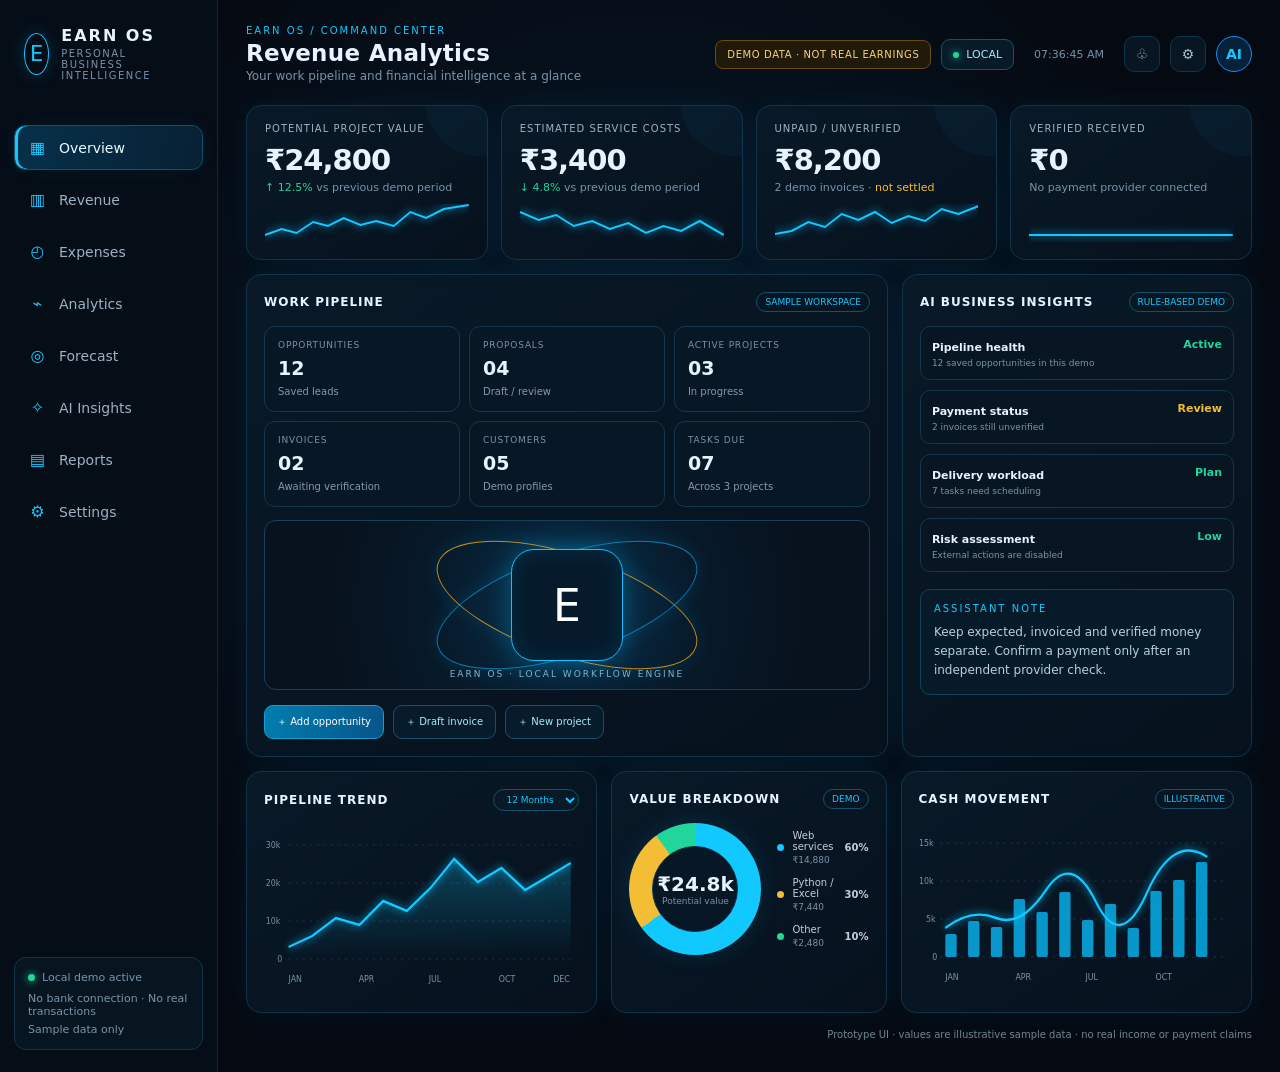
==== dashboard/index.html @ 45cee933 "Add neon dark Earn OS command center dashboard prototype" ====
<!doctype html>
<html lang="en">
<head>
<meta charset="utf-8"><meta name="viewport" content="width=device-width,initial-scale=1">
<meta name="theme-color" content="#050b13">
<title>Earn OS — Command Center</title>
<style>
:root{color-scheme:dark;--bg:#050a12;--panel:#081522;--panel2:#0a1b2a;--line:#12344a;--cyan:#14c9ff;--blue:#168dff;--gold:#f4bd35;--green:#20d69a;--muted:#7894a8;--text:#e7f4ff;--shadow:0 0 28px #00bfff12}
*{box-sizing:border-box}body{margin:0;background:radial-gradient(ellipse at 50% 40%,#07192a 0,#050a12 65%);font:14px Inter,ui-sans-serif,system-ui,-apple-system,Segoe UI,sans-serif;color:var(--text);min-height:100vh}button,select{font:inherit;color:inherit}button{cursor:pointer}.shell{display:grid;grid-template-columns:218px minmax(0,1fr);min-height:100vh;max-width:1800px;margin:auto}.side{border-right:1px solid #10283a;background:#050d17;padding:22px 14px;display:flex;flex-direction:column;gap:22px}.brand{display:flex;align-items:center;gap:12px;padding:4px 10px 22px}.mark{width:42px;height:42px;border:1px solid #1abfff;border-radius:50%;display:grid;place-items:center;color:var(--cyan);font-size:21px;box-shadow:0 0 18px #00bfff30}.brand b{font-size:16px;letter-spacing:2px}.brand small{display:block;color:var(--muted);font-size:10px;letter-spacing:1.5px;margin-top:3px}.nav{display:grid;gap:7px}.nav button{border:1px solid transparent;background:transparent;text-align:left;padding:12px 13px;border-radius:11px;color:#9bb2c3;display:flex;gap:12px;align-items:center;transition:.2s}.nav button:hover,.nav button.active{color:#eafaff;background:linear-gradient(100deg,#06314a,#082033);border-color:#12506b;box-shadow:inset 3px 0 var(--cyan),0 0 18px #00bfff12}.nav .ico{width:19px;text-align:center;color:var(--cyan);font-size:16px}.side-bottom{margin-top:auto;border:1px solid var(--line);background:#071521;border-radius:12px;padding:13px;font-size:11px;color:var(--muted)}.dot{display:inline-block;width:7px;height:7px;border-radius:50%;background:var(--green);box-shadow:0 0 9px var(--green);margin-right:7px}.main{padding:25px 28px 32px;min-width:0}.top{display:flex;align-items:center;justify-content:space-between;gap:16px;margin-bottom:22px}.eyebrow{color:var(--cyan);font-size:10px;letter-spacing:2px;text-transform:uppercase}.top h1{font-size:23px;margin:4px 0 3px;letter-spacing:.3px}.sub{font-size:12px;color:var(--muted)}.top-actions{display:flex;align-items:center;gap:10px}.live{border:1px solid #15516a;border-radius:9px;padding:8px 11px;background:#071a28;color:#a7eaff;font-size:11px}.live .dot{width:6px;height:6px}.clock{font-size:11px;color:var(--muted);padding:0 10px}.iconbtn{width:36px;height:36px;border-radius:10px;border:1px solid var(--line);background:#081522;color:#a6c1d2}.iconbtn:hover{border-color:var(--cyan);color:var(--cyan)}.avatar{width:36px;height:36px;border-radius:50%;border:1px solid #168dff;color:var(--cyan);display:grid;place-items:center;background:#06223a;font-weight:700}.demo{border:1px solid #6a4b12;background:#211a0a;color:#f5d47b;border-radius:8px;padding:8px 11px;font-size:10px;letter-spacing:.6px}.grid4{display:grid;grid-template-columns:repeat(4,minmax(0,1fr));gap:13px}.panel,.metric{background:linear-gradient(145deg,#091927,#06111d);border:1px solid #12344a;border-radius:15px;box-shadow:var(--shadow);min-width:0}.metric{padding:17px 18px;position:relative;overflow:hidden}.metric:after{content:"";position:absolute;width:110px;height:110px;border-radius:50%;right:-48px;top:-60px;background:#00bfff0b}.metric-label{font-size:10px;color:#9bb4c5;letter-spacing:1px;text-transform:uppercase}.metric-value{font-size:29px;font-weight:650;margin:9px 0 4px;letter-spacing:-1px}.metric-foot{font-size:11px;color:var(--muted)}.up{color:var(--green)}.spark{width:100%;height:38px;margin-top:10px;display:block}.spark path{fill:none;stroke:var(--cyan);stroke-width:2;filter:drop-shadow(0 0 4px #00bfff)}.spark .area{fill:url(#fade);stroke:none}.middle{display:grid;grid-template-columns:minmax(0,1.65fr) minmax(290px,.9fr);gap:14px;margin-top:14px}.panel{padding:17px}.panel-head{display:flex;align-items:center;justify-content:space-between;gap:10px;margin-bottom:14px}.panel-head h2{font-size:12px;letter-spacing:1px;margin:0;text-transform:uppercase}.tag{font-size:9px;border:1px solid #13506b;color:var(--cyan);border-radius:20px;padding:4px 8px}.streams{display:grid;grid-template-columns:repeat(3,1fr);gap:9px}.stream{border:1px solid #12384e;border-radius:11px;background:#071725;padding:13px;min-height:83px}.stream .slabel{font-size:9px;color:var(--muted);letter-spacing:.8px}.stream strong{display:block;font-size:19px;margin:7px 0 3px}.stream small{color:#819aab;font-size:10px}.core{margin-top:13px;border:1px solid #17415b;border-radius:12px;background:radial-gradient(circle at center,#0a3150 0,#071a2a 42%,#07121e 75%);height:170px;display:grid;place-items:center;position:relative;overflow:hidden}.core:before,.core:after{content:"";position:absolute;border:1px solid #087cb0;border-radius:50%;width:270px;height:100px;transform:rotate(-18deg);box-shadow:0 0 20px #00bfff20}.core:after{transform:rotate(18deg);border-color:#c58b20}.chip{width:112px;height:112px;border:1px solid #1bbcff;border-radius:23px;display:grid;place-items:center;font-size:44px;color:white;box-shadow:0 0 28px #00bfff55,inset 0 0 22px #00bfff22;background:#061a2b;z-index:1}.core-caption{position:absolute;bottom:10px;font-size:9px;color:#83b4cd;letter-spacing:2px}.insight-list{display:grid;gap:10px}.insight{display:flex;justify-content:space-between;gap:12px;padding:11px;border:1px solid #15364a;background:#071622;border-radius:10px}.insight b{font-size:11px;font-weight:550}.insight small{display:block;color:var(--muted);font-size:9px;margin-top:4px}.insight strong{font-size:11px;color:var(--green);white-space:nowrap}.lower{display:grid;grid-template-columns:1.15fr .9fr 1.15fr;gap:14px;margin-top:14px}.chart{height:170px;width:100%;display:block}.chart text{fill:#7894a8;font-size:9px}.chart .gridline{stroke:#183348;stroke-width:1;stroke-dasharray:3 5}.chart .line{fill:none;stroke:#14c9ff;stroke-width:2.4;filter:drop-shadow(0 0 4px #00bfff)}.chart .fill{fill:url(#chartFade);opacity:.25}.breakdown{display:flex;align-items:center;gap:16px}.donut{width:132px;height:132px;border-radius:50%;background:conic-gradient(#12c9ff 0 65%,#f3bd36 65% 90%,#20d69a 90%);position:relative;flex:none;box-shadow:0 0 24px #00bfff20}.donut:after{content:"";position:absolute;inset:23px;background:#081725;border-radius:50%;border:1px solid #12344a}.donut-label{position:absolute;inset:0;z-index:1;display:grid;place-content:center;text-align:center;font-size:20px;font-weight:650}.donut-label small{font-size:9px;color:var(--muted);font-weight:400}.legend{display:grid;gap:12px;min-width:0}.legend div{font-size:10px;color:#bfd0dc;display:grid;grid-template-columns:8px 1fr auto;gap:7px;align-items:center}.swatch{width:7px;height:7px;border-radius:50%;background:var(--cyan)}.legend small{display:block;color:var(--muted);font-size:9px;margin-top:3px}.legend b{font-size:10px}.actions{display:flex;gap:9px;flex-wrap:wrap;margin-top:15px}.action{border:1px solid #15506a;background:#071b2b;border-radius:9px;padding:9px 12px;color:#a8eaff;font-size:10px}.action.primary{background:linear-gradient(100deg,#007eae,#07548a);color:white;border-color:#159fd0}.action:hover{filter:brightness(1.2)}.footnote{font-size:10px;color:#6f8798;margin-top:16px;text-align:right}
@media(max-width:1100px){.grid4{grid-template-columns:repeat(2,1fr)}.lower{grid-template-columns:1fr 1fr}.lower .panel:last-child{grid-column:1/-1}}
@media(max-width:760px){.shell{grid-template-columns:1fr}.side{position:sticky;top:0;z-index:4;padding:10px 12px;border-right:0;border-bottom:1px solid var(--line);gap:8px}.brand{padding:0 6px 5px}.brand .mark{width:34px;height:34px}.nav{display:flex;overflow:auto;gap:5px}.nav button{white-space:nowrap;padding:9px 11px;font-size:11px}.nav .ico{display:none}.side-bottom{display:none}.main{padding:18px 13px}.top{align-items:flex-start}.top h1{font-size:19px}.clock,.iconbtn{display:none}.middle{grid-template-columns:1fr}.lower{grid-template-columns:1fr}.lower .panel:last-child{grid-column:auto}.streams{grid-template-columns:repeat(2,1fr)}.breakdown{justify-content:center}.metric{padding:13px}.metric-value{font-size:24px}}
</style>
</head>
<body>
<div class="shell">
<aside class="side">
 <div class="brand"><div class="mark">E</div><div><b>EARN OS</b><small>PERSONAL BUSINESS INTELLIGENCE</small></div></div>
 <nav class="nav" aria-label="Main navigation">
  <button class="active" data-view="overview"><span class="ico">▦</span>Overview</button>
  <button data-view="revenue"><span class="ico">▥</span>Revenue</button>
  <button data-view="expenses"><span class="ico">◴</span>Expenses</button>
  <button data-view="analytics"><span class="ico">⌁</span>Analytics</button>
  <button data-view="forecast"><span class="ico">◎</span>Forecast</button>
  <button data-view="ai"><span class="ico">✧</span>AI Insights</button>
  <button data-view="reports"><span class="ico">▤</span>Reports</button>
  <button data-view="settings"><span class="ico">⚙</span>Settings</button>
 </nav>
 <div class="side-bottom"><div><span class="dot"></span>Local demo active</div><p style="margin:8px 0 0">No bank connection · No real transactions</p><p style="margin:5px 0 0">Sample data only</p></div>
</aside>
<main class="main">
 <header class="top">
  <div><div class="eyebrow">EARN OS / COMMAND CENTER</div><h1 id="viewTitle">Revenue Analytics</h1><div class="sub" id="viewSub">Your work pipeline and financial intelligence at a glance</div></div>
  <div class="top-actions"><span class="demo">DEMO DATA · NOT REAL EARNINGS</span><span class="live"><span class="dot"></span>LOCAL</span><span class="clock" id="clock"></span><button class="iconbtn" aria-label="Notifications">♧</button><button class="iconbtn" aria-label="Settings" data-view="settings">⚙</button><div class="avatar">AI</div></div>
 </header>
 <section class="grid4">
  <article class="metric"><div class="metric-label">Potential project value</div><div class="metric-value">₹24,800</div><div class="metric-foot"><span class="up">↑ 12.5%</span> vs previous demo period</div><svg class="spark" viewBox="0 0 220 38" preserveAspectRatio="none"><path d="M0 31 L18 25 34 29 52 18 68 22 85 14 103 21 120 17 139 22 157 8 174 14 193 5 220 1"/></svg></article>
  <article class="metric"><div class="metric-label">Estimated service costs</div><div class="metric-value">₹3,400</div><div class="metric-foot"><span class="up">↓ 4.8%</span> vs previous demo period</div><svg class="spark" viewBox="0 0 220 38" preserveAspectRatio="none"><path d="M0 8 L20 16 39 11 58 22 78 17 97 25 117 19 136 29 155 22 174 27 194 17 220 31"/></svg></article>
  <article class="metric"><div class="metric-label">Unpaid / unverified</div><div class="metric-value">₹8,200</div><div class="metric-foot">2 demo invoices · <span style="color:var(--gold)">not settled</span></div><svg class="spark" viewBox="0 0 220 38" preserveAspectRatio="none"><path d="M0 30 L18 27 36 18 54 23 72 10 90 16 108 8 126 19 144 12 162 17 180 5 198 10 220 2"/></svg></article>
  <article class="metric"><div class="metric-label">Verified received</div><div class="metric-value">₹0</div><div class="metric-foot">No payment provider connected</div><svg class="spark" viewBox="0 0 220 38" preserveAspectRatio="none"><path d="M0 31 L220 31"/></svg></article>
 </section>
 <section class="middle">
  <article class="panel">
   <div class="panel-head"><h2>Work pipeline</h2><span class="tag">SAMPLE WORKSPACE</span></div>
   <div class="streams">
    <div class="stream"><div class="slabel">OPPORTUNITIES</div><strong>12</strong><small>Saved leads</small></div>
    <div class="stream"><div class="slabel">PROPOSALS</div><strong>04</strong><small>Draft / review</small></div>
    <div class="stream"><div class="slabel">ACTIVE PROJECTS</div><strong>03</strong><small>In progress</small></div>
    <div class="stream"><div class="slabel">INVOICES</div><strong>02</strong><small>Awaiting verification</small></div>
    <div class="stream"><div class="slabel">CUSTOMERS</div><strong>05</strong><small>Demo profiles</small></div>
    <div class="stream"><div class="slabel">TASKS DUE</div><strong>07</strong><small>Across 3 projects</small></div>
   </div>
   <div class="core"><div class="chip">E</div><div class="core-caption">EARN OS · LOCAL WORKFLOW ENGINE</div></div>
   <div class="actions"><button class="action primary" data-action="opportunity">＋ Add opportunity</button><button class="action" data-action="invoice">＋ Draft invoice</button><button class="action" data-action="project">＋ New project</button></div>
  </article>
  <article class="panel">
   <div class="panel-head"><h2>AI business insights</h2><span class="tag">RULE-BASED DEMO</span></div>
   <div class="insight-list">
    <div class="insight"><div><b>Pipeline health</b><small>12 saved opportunities in this demo</small></div><strong>Active</strong></div>
    <div class="insight"><div><b>Payment status</b><small>2 invoices still unverified</small></div><strong style="color:var(--gold)">Review</strong></div>
    <div class="insight"><div><b>Delivery workload</b><small>7 tasks need scheduling</small></div><strong>Plan</strong></div>
    <div class="insight"><div><b>Risk assessment</b><small>External actions are disabled</small></div><strong>Low</strong></div>
   </div>
   <div style="margin-top:17px;border:1px solid #12415a;border-radius:10px;padding:13px;background:#061a29"><div class="eyebrow">ASSISTANT NOTE</div><p style="font-size:12px;line-height:1.6;color:#b9d1df;margin:9px 0 0">Keep expected, invoiced and verified money separate. Confirm a payment only after an independent provider check.</p></div>
  </article>
 </section>
 <section class="lower">
  <article class="panel"><div class="panel-head"><h2>Pipeline trend</h2><select id="period" class="tag" style="background:#081a28"><option>12 Months</option><option>6 Months</option><option>30 Days</option></select></div>
   <svg class="chart" viewBox="0 0 360 170" preserveAspectRatio="none"><defs><linearGradient id="chartFade" x1="0" x2="0" y1="0" y2="1"><stop offset="0" stop-color="#14c9ff"/><stop offset="1" stop-color="#14c9ff" stop-opacity="0"/></linearGradient></defs><path class="gridline" d="M28 20H350 M28 58H350 M28 96H350 M28 134H350"/><text x="2" y="23">30k</text><text x="2" y="61">20k</text><text x="2" y="99">10k</text><text x="15" y="137">0</text><path class="fill" d="M28 122 L55 111 82 93 109 100 136 76 163 86 190 63 217 34 244 57 271 43 298 65 325 51 350 38 L350 134 L28 134Z"/><path class="line" d="M28 122 L55 111 82 93 109 100 136 76 163 86 190 63 217 34 244 57 271 43 298 65 325 51 350 38"/><text x="28" y="157">JAN</text><text x="108" y="157">APR</text><text x="188" y="157">JUL</text><text x="268" y="157">OCT</text><text x="330" y="157">DEC</text></svg>
  </article>
  <article class="panel"><div class="panel-head"><h2>Value breakdown</h2><span class="tag">DEMO</span></div><div class="breakdown"><div class="donut"><div class="donut-label">₹24.8k<small>Potential value</small></div></div><div class="legend"><div><i class="swatch"></i><span>Web services<small>₹14,880</small></span><b>60%</b></div><div><i class="swatch" style="background:var(--gold)"></i><span>Python / Excel<small>₹7,440</small></span><b>30%</b></div><div><i class="swatch" style="background:var(--green)"></i><span>Other<small>₹2,480</small></span><b>10%</b></div></div></div></article>
  <article class="panel"><div class="panel-head"><h2>Cash movement</h2><span class="tag">ILLUSTRATIVE</span></div>
   <svg class="chart" viewBox="0 0 360 170" preserveAspectRatio="none"><path class="gridline" d="M24 20H350 M24 58H350 M24 96H350 M24 134H350"/><text x="0" y="23">15k</text><text x="0" y="61">10k</text><text x="8" y="99">5k</text><text x="15" y="137">0</text><g fill="#08aee8" opacity=".85"><rect x="30" y="111" width="13" height="23" rx="2"/><rect x="56" y="98" width="13" height="36" rx="2"/><rect x="82" y="104" width="13" height="30" rx="2"/><rect x="108" y="76" width="13" height="58" rx="2"/><rect x="134" y="89" width="13" height="45" rx="2"/><rect x="160" y="69" width="13" height="65" rx="2"/><rect x="186" y="97" width="13" height="37" rx="2"/><rect x="212" y="81" width="13" height="53" rx="2"/><rect x="238" y="105" width="13" height="29" rx="2"/><rect x="264" y="68" width="13" height="66" rx="2"/><rect x="290" y="57" width="13" height="77" rx="2"/><rect x="316" y="39" width="13" height="95" rx="2"/></g><path class="line" d="M30 105 Q60 85 88 95 T145 67 T202 79 T260 70 T329 34"/><text x="30" y="157">JAN</text><text x="110" y="157">APR</text><text x="190" y="157">JUL</text><text x="270" y="157">OCT</text></svg>
  </article>
 </section>
 <div class="footnote">Prototype UI · values are illustrative sample data · no real income or payment claims</div>
</main>
</div>
<script>
const titles={overview:["Revenue Analytics","Your work pipeline and financial intelligence at a glance"],revenue:["Revenue workspace","Track quotes, invoices and independently verified receipts"],expenses:["Expense center","Record and review costs without mixing them with revenue"],analytics:["Business analytics","Explore pipeline, delivery and financial trends"],forecast:["Forecast studio","Scenario estimates only — never guaranteed income"],ai:["AI insights","Suggestions require review and never execute external actions"],reports:["Reports","Exportable summaries will be connected to verified records"],settings:["Workspace settings","Local prototype configuration"]};
document.querySelectorAll("[data-view]").forEach(b=>b.addEventListener("click",()=>{document.querySelectorAll(".nav button").forEach(x=>x.classList.remove("active"));if(b.classList.contains("nav")===false&&b.closest(".nav"))b.classList.add("active");const v=b.dataset.view||"overview";document.getElementById("viewTitle").textContent=titles[v][0];document.getElementById("viewSub").textContent=titles[v][1];}));
document.querySelectorAll("[data-action]").forEach(b=>b.addEventListener("click",()=>{const label={opportunity:"Opportunity",invoice:"Invoice draft",project:"Project"}[b.dataset.action];alert(label+" action is a UI prototype only. Persistent workflows will be connected after backend and security verification.");}));
function tick(){document.getElementById("clock").textContent=new Date().toLocaleTimeString([],{hour:"2-digit",minute:"2-digit",second:"2-digit"});}tick();setInterval(tick,1000);
document.getElementById("period").addEventListener("change",e=>{document.querySelector(".footnote").textContent="Showing illustrative "+e.target.value.toLowerCase()+" sample · not actual financial records";});
</script>
</body></html>
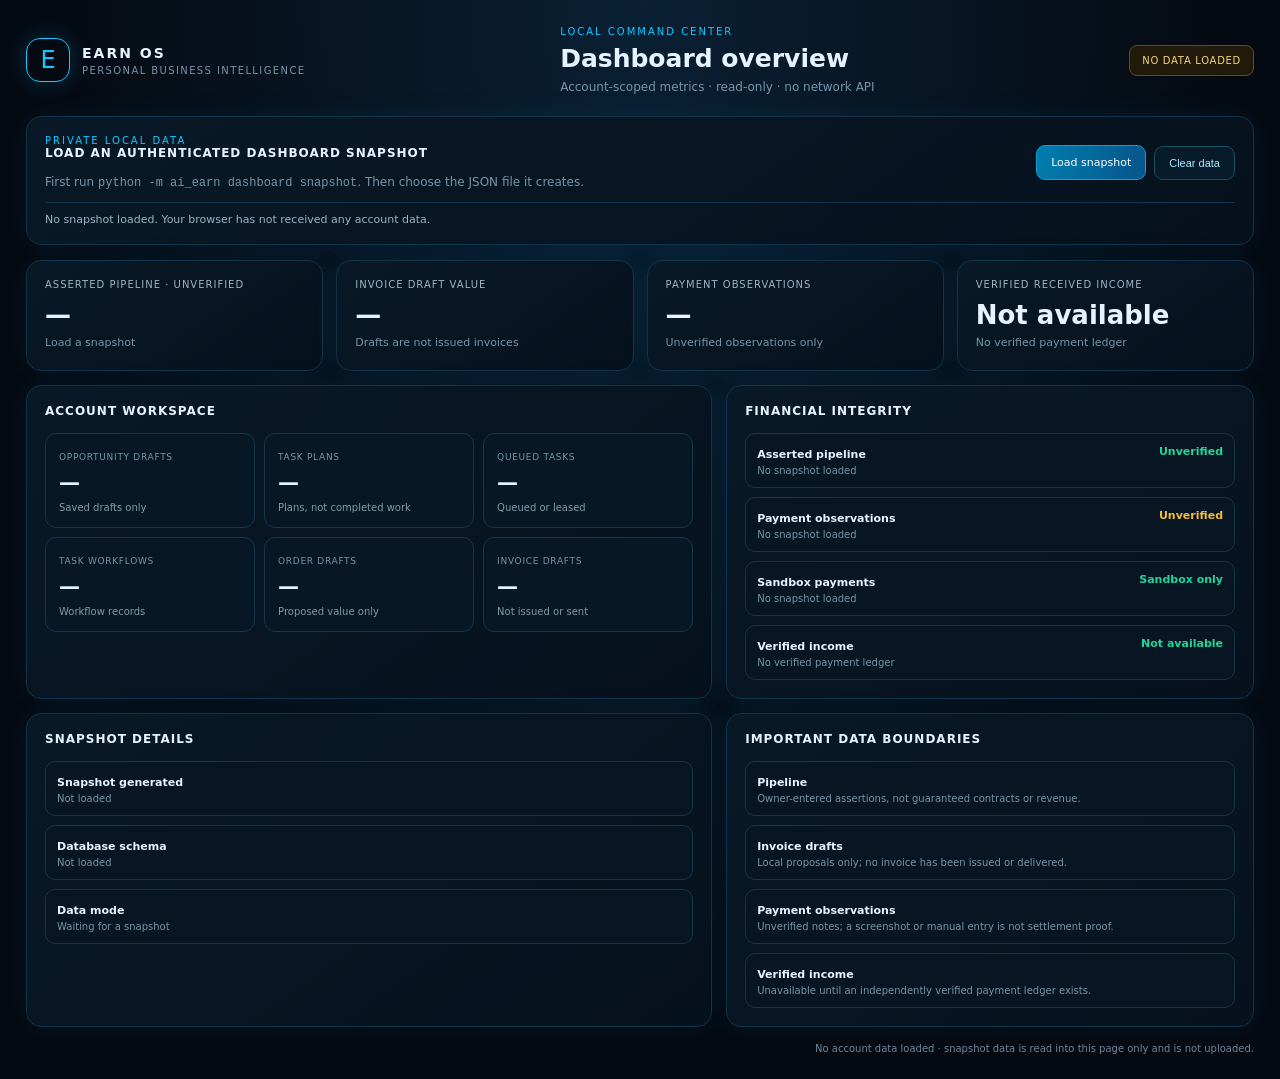
==== commit fc91401b: "Route dashboard entrypoint to connected local view" ====
--- a/dashboard/index.html
+++ b/dashboard/index.html
@@ -1,85 +1,13 @@
 <!doctype html>
 <html lang="en">
 <head>
-<meta charset="utf-8"><meta name="viewport" content="width=device-width,initial-scale=1">
-<meta name="theme-color" content="#050b13">
-<title>Earn OS — Command Center</title>
-<style>
-:root{color-scheme:dark;--bg:#050a12;--panel:#081522;--panel2:#0a1b2a;--line:#12344a;--cyan:#14c9ff;--blue:#168dff;--gold:#f4bd35;--green:#20d69a;--muted:#7894a8;--text:#e7f4ff;--shadow:0 0 28px #00bfff12}
-*{box-sizing:border-box}body{margin:0;background:radial-gradient(ellipse at 50% 40%,#07192a 0,#050a12 65%);font:14px Inter,ui-sans-serif,system-ui,-apple-system,Segoe UI,sans-serif;color:var(--text);min-height:100vh}button,select{font:inherit;color:inherit}button{cursor:pointer}.shell{display:grid;grid-template-columns:218px minmax(0,1fr);min-height:100vh;max-width:1800px;margin:auto}.side{border-right:1px solid #10283a;background:#050d17;padding:22px 14px;display:flex;flex-direction:column;gap:22px}.brand{display:flex;align-items:center;gap:12px;padding:4px 10px 22px}.mark{width:42px;height:42px;border:1px solid #1abfff;border-radius:50%;display:grid;place-items:center;color:var(--cyan);font-size:21px;box-shadow:0 0 18px #00bfff30}.brand b{font-size:16px;letter-spacing:2px}.brand small{display:block;color:var(--muted);font-size:10px;letter-spacing:1.5px;margin-top:3px}.nav{display:grid;gap:7px}.nav button{border:1px solid transparent;background:transparent;text-align:left;padding:12px 13px;border-radius:11px;color:#9bb2c3;display:flex;gap:12px;align-items:center;transition:.2s}.nav button:hover,.nav button.active{color:#eafaff;background:linear-gradient(100deg,#06314a,#082033);border-color:#12506b;box-shadow:inset 3px 0 var(--cyan),0 0 18px #00bfff12}.nav .ico{width:19px;text-align:center;color:var(--cyan);font-size:16px}.side-bottom{margin-top:auto;border:1px solid var(--line);background:#071521;border-radius:12px;padding:13px;font-size:11px;color:var(--muted)}.dot{display:inline-block;width:7px;height:7px;border-radius:50%;background:var(--green);box-shadow:0 0 9px var(--green);margin-right:7px}.main{padding:25px 28px 32px;min-width:0}.top{display:flex;align-items:center;justify-content:space-between;gap:16px;margin-bottom:22px}.eyebrow{color:var(--cyan);font-size:10px;letter-spacing:2px;text-transform:uppercase}.top h1{font-size:23px;margin:4px 0 3px;letter-spacing:.3px}.sub{font-size:12px;color:var(--muted)}.top-actions{display:flex;align-items:center;gap:10px}.live{border:1px solid #15516a;border-radius:9px;padding:8px 11px;background:#071a28;color:#a7eaff;font-size:11px}.live .dot{width:6px;height:6px}.clock{font-size:11px;color:var(--muted);padding:0 10px}.iconbtn{width:36px;height:36px;border-radius:10px;border:1px solid var(--line);background:#081522;color:#a6c1d2}.iconbtn:hover{border-color:var(--cyan);color:var(--cyan)}.avatar{width:36px;height:36px;border-radius:50%;border:1px solid #168dff;color:var(--cyan);display:grid;place-items:center;background:#06223a;font-weight:700}.demo{border:1px solid #6a4b12;background:#211a0a;color:#f5d47b;border-radius:8px;padding:8px 11px;font-size:10px;letter-spacing:.6px}.grid4{display:grid;grid-template-columns:repeat(4,minmax(0,1fr));gap:13px}.panel,.metric{background:linear-gradient(145deg,#091927,#06111d);border:1px solid #12344a;border-radius:15px;box-shadow:var(--shadow);min-width:0}.metric{padding:17px 18px;position:relative;overflow:hidden}.metric:after{content:"";position:absolute;width:110px;height:110px;border-radius:50%;right:-48px;top:-60px;background:#00bfff0b}.metric-label{font-size:10px;color:#9bb4c5;letter-spacing:1px;text-transform:uppercase}.metric-value{font-size:29px;font-weight:650;margin:9px 0 4px;letter-spacing:-1px}.metric-foot{font-size:11px;color:var(--muted)}.up{color:var(--green)}.spark{width:100%;height:38px;margin-top:10px;display:block}.spark path{fill:none;stroke:var(--cyan);stroke-width:2;filter:drop-shadow(0 0 4px #00bfff)}.spark .area{fill:url(#fade);stroke:none}.middle{display:grid;grid-template-columns:minmax(0,1.65fr) minmax(290px,.9fr);gap:14px;margin-top:14px}.panel{padding:17px}.panel-head{display:flex;align-items:center;justify-content:space-between;gap:10px;margin-bottom:14px}.panel-head h2{font-size:12px;letter-spacing:1px;margin:0;text-transform:uppercase}.tag{font-size:9px;border:1px solid #13506b;color:var(--cyan);border-radius:20px;padding:4px 8px}.streams{display:grid;grid-template-columns:repeat(3,1fr);gap:9px}.stream{border:1px solid #12384e;border-radius:11px;background:#071725;padding:13px;min-height:83px}.stream .slabel{font-size:9px;color:var(--muted);letter-spacing:.8px}.stream strong{display:block;font-size:19px;margin:7px 0 3px}.stream small{color:#819aab;font-size:10px}.core{margin-top:13px;border:1px solid #17415b;border-radius:12px;background:radial-gradient(circle at center,#0a3150 0,#071a2a 42%,#07121e 75%);height:170px;display:grid;place-items:center;position:relative;overflow:hidden}.core:before,.core:after{content:"";position:absolute;border:1px solid #087cb0;border-radius:50%;width:270px;height:100px;transform:rotate(-18deg);box-shadow:0 0 20px #00bfff20}.core:after{transform:rotate(18deg);border-color:#c58b20}.chip{width:112px;height:112px;border:1px solid #1bbcff;border-radius:23px;display:grid;place-items:center;font-size:44px;color:white;box-shadow:0 0 28px #00bfff55,inset 0 0 22px #00bfff22;background:#061a2b;z-index:1}.core-caption{position:absolute;bottom:10px;font-size:9px;color:#83b4cd;letter-spacing:2px}.insight-list{display:grid;gap:10px}.insight{display:flex;justify-content:space-between;gap:12px;padding:11px;border:1px solid #15364a;background:#071622;border-radius:10px}.insight b{font-size:11px;font-weight:550}.insight small{display:block;color:var(--muted);font-size:9px;margin-top:4px}.insight strong{font-size:11px;color:var(--green);white-space:nowrap}.lower{display:grid;grid-template-columns:1.15fr .9fr 1.15fr;gap:14px;margin-top:14px}.chart{height:170px;width:100%;display:block}.chart text{fill:#7894a8;font-size:9px}.chart .gridline{stroke:#183348;stroke-width:1;stroke-dasharray:3 5}.chart .line{fill:none;stroke:#14c9ff;stroke-width:2.4;filter:drop-shadow(0 0 4px #00bfff)}.chart .fill{fill:url(#chartFade);opacity:.25}.breakdown{display:flex;align-items:center;gap:16px}.donut{width:132px;height:132px;border-radius:50%;background:conic-gradient(#12c9ff 0 65%,#f3bd36 65% 90%,#20d69a 90%);position:relative;flex:none;box-shadow:0 0 24px #00bfff20}.donut:after{content:"";position:absolute;inset:23px;background:#081725;border-radius:50%;border:1px solid #12344a}.donut-label{position:absolute;inset:0;z-index:1;display:grid;place-content:center;text-align:center;font-size:20px;font-weight:650}.donut-label small{font-size:9px;color:var(--muted);font-weight:400}.legend{display:grid;gap:12px;min-width:0}.legend div{font-size:10px;color:#bfd0dc;display:grid;grid-template-columns:8px 1fr auto;gap:7px;align-items:center}.swatch{width:7px;height:7px;border-radius:50%;background:var(--cyan)}.legend small{display:block;color:var(--muted);font-size:9px;margin-top:3px}.legend b{font-size:10px}.actions{display:flex;gap:9px;flex-wrap:wrap;margin-top:15px}.action{border:1px solid #15506a;background:#071b2b;border-radius:9px;padding:9px 12px;color:#a8eaff;font-size:10px}.action.primary{background:linear-gradient(100deg,#007eae,#07548a);color:white;border-color:#159fd0}.action:hover{filter:brightness(1.2)}.footnote{font-size:10px;color:#6f8798;margin-top:16px;text-align:right}
-@media(max-width:1100px){.grid4{grid-template-columns:repeat(2,1fr)}.lower{grid-template-columns:1fr 1fr}.lower .panel:last-child{grid-column:1/-1}}
-@media(max-width:760px){.shell{grid-template-columns:1fr}.side{position:sticky;top:0;z-index:4;padding:10px 12px;border-right:0;border-bottom:1px solid var(--line);gap:8px}.brand{padding:0 6px 5px}.brand .mark{width:34px;height:34px}.nav{display:flex;overflow:auto;gap:5px}.nav button{white-space:nowrap;padding:9px 11px;font-size:11px}.nav .ico{display:none}.side-bottom{display:none}.main{padding:18px 13px}.top{align-items:flex-start}.top h1{font-size:19px}.clock,.iconbtn{display:none}.middle{grid-template-columns:1fr}.lower{grid-template-columns:1fr}.lower .panel:last-child{grid-column:auto}.streams{grid-template-columns:repeat(2,1fr)}.breakdown{justify-content:center}.metric{padding:13px}.metric-value{font-size:24px}}
-</style>
+<meta charset="utf-8">
+<meta name="viewport" content="width=device-width,initial-scale=1">
+<meta http-equiv="refresh" content="0; url=connected.html">
+<title>Earn OS — Dashboard</title>
 </head>
-<body>
-<div class="shell">
-<aside class="side">
- <div class="brand"><div class="mark">E</div><div><b>EARN OS</b><small>PERSONAL BUSINESS INTELLIGENCE</small></div></div>
- <nav class="nav" aria-label="Main navigation">
-  <button class="active" data-view="overview"><span class="ico">▦</span>Overview</button>
-  <button data-view="revenue"><span class="ico">▥</span>Revenue</button>
-  <button data-view="expenses"><span class="ico">◴</span>Expenses</button>
-  <button data-view="analytics"><span class="ico">⌁</span>Analytics</button>
-  <button data-view="forecast"><span class="ico">◎</span>Forecast</button>
-  <button data-view="ai"><span class="ico">✧</span>AI Insights</button>
-  <button data-view="reports"><span class="ico">▤</span>Reports</button>
-  <button data-view="settings"><span class="ico">⚙</span>Settings</button>
- </nav>
- <div class="side-bottom"><div><span class="dot"></span>Local demo active</div><p style="margin:8px 0 0">No bank connection · No real transactions</p><p style="margin:5px 0 0">Sample data only</p></div>
-</aside>
-<main class="main">
- <header class="top">
-  <div><div class="eyebrow">EARN OS / COMMAND CENTER</div><h1 id="viewTitle">Revenue Analytics</h1><div class="sub" id="viewSub">Your work pipeline and financial intelligence at a glance</div></div>
-  <div class="top-actions"><span class="demo">DEMO DATA · NOT REAL EARNINGS</span><span class="live"><span class="dot"></span>LOCAL</span><span class="clock" id="clock"></span><button class="iconbtn" aria-label="Notifications">♧</button><button class="iconbtn" aria-label="Settings" data-view="settings">⚙</button><div class="avatar">AI</div></div>
- </header>
- <section class="grid4">
-  <article class="metric"><div class="metric-label">Potential project value</div><div class="metric-value">₹24,800</div><div class="metric-foot"><span class="up">↑ 12.5%</span> vs previous demo period</div><svg class="spark" viewBox="0 0 220 38" preserveAspectRatio="none"><path d="M0 31 L18 25 34 29 52 18 68 22 85 14 103 21 120 17 139 22 157 8 174 14 193 5 220 1"/></svg></article>
-  <article class="metric"><div class="metric-label">Estimated service costs</div><div class="metric-value">₹3,400</div><div class="metric-foot"><span class="up">↓ 4.8%</span> vs previous demo period</div><svg class="spark" viewBox="0 0 220 38" preserveAspectRatio="none"><path d="M0 8 L20 16 39 11 58 22 78 17 97 25 117 19 136 29 155 22 174 27 194 17 220 31"/></svg></article>
-  <article class="metric"><div class="metric-label">Unpaid / unverified</div><div class="metric-value">₹8,200</div><div class="metric-foot">2 demo invoices · <span style="color:var(--gold)">not settled</span></div><svg class="spark" viewBox="0 0 220 38" preserveAspectRatio="none"><path d="M0 30 L18 27 36 18 54 23 72 10 90 16 108 8 126 19 144 12 162 17 180 5 198 10 220 2"/></svg></article>
-  <article class="metric"><div class="metric-label">Verified received</div><div class="metric-value">₹0</div><div class="metric-foot">No payment provider connected</div><svg class="spark" viewBox="0 0 220 38" preserveAspectRatio="none"><path d="M0 31 L220 31"/></svg></article>
- </section>
- <section class="middle">
-  <article class="panel">
-   <div class="panel-head"><h2>Work pipeline</h2><span class="tag">SAMPLE WORKSPACE</span></div>
-   <div class="streams">
-    <div class="stream"><div class="slabel">OPPORTUNITIES</div><strong>12</strong><small>Saved leads</small></div>
-    <div class="stream"><div class="slabel">PROPOSALS</div><strong>04</strong><small>Draft / review</small></div>
-    <div class="stream"><div class="slabel">ACTIVE PROJECTS</div><strong>03</strong><small>In progress</small></div>
-    <div class="stream"><div class="slabel">INVOICES</div><strong>02</strong><small>Awaiting verification</small></div>
-    <div class="stream"><div class="slabel">CUSTOMERS</div><strong>05</strong><small>Demo profiles</small></div>
-    <div class="stream"><div class="slabel">TASKS DUE</div><strong>07</strong><small>Across 3 projects</small></div>
-   </div>
-   <div class="core"><div class="chip">E</div><div class="core-caption">EARN OS · LOCAL WORKFLOW ENGINE</div></div>
-   <div class="actions"><button class="action primary" data-action="opportunity">＋ Add opportunity</button><button class="action" data-action="invoice">＋ Draft invoice</button><button class="action" data-action="project">＋ New project</button></div>
-  </article>
-  <article class="panel">
-   <div class="panel-head"><h2>AI business insights</h2><span class="tag">RULE-BASED DEMO</span></div>
-   <div class="insight-list">
-    <div class="insight"><div><b>Pipeline health</b><small>12 saved opportunities in this demo</small></div><strong>Active</strong></div>
-    <div class="insight"><div><b>Payment status</b><small>2 invoices still unverified</small></div><strong style="color:var(--gold)">Review</strong></div>
-    <div class="insight"><div><b>Delivery workload</b><small>7 tasks need scheduling</small></div><strong>Plan</strong></div>
-    <div class="insight"><div><b>Risk assessment</b><small>External actions are disabled</small></div><strong>Low</strong></div>
-   </div>
-   <div style="margin-top:17px;border:1px solid #12415a;border-radius:10px;padding:13px;background:#061a29"><div class="eyebrow">ASSISTANT NOTE</div><p style="font-size:12px;line-height:1.6;color:#b9d1df;margin:9px 0 0">Keep expected, invoiced and verified money separate. Confirm a payment only after an independent provider check.</p></div>
-  </article>
- </section>
- <section class="lower">
-  <article class="panel"><div class="panel-head"><h2>Pipeline trend</h2><select id="period" class="tag" style="background:#081a28"><option>12 Months</option><option>6 Months</option><option>30 Days</option></select></div>
-   <svg class="chart" viewBox="0 0 360 170" preserveAspectRatio="none"><defs><linearGradient id="chartFade" x1="0" x2="0" y1="0" y2="1"><stop offset="0" stop-color="#14c9ff"/><stop offset="1" stop-color="#14c9ff" stop-opacity="0"/></linearGradient></defs><path class="gridline" d="M28 20H350 M28 58H350 M28 96H350 M28 134H350"/><text x="2" y="23">30k</text><text x="2" y="61">20k</text><text x="2" y="99">10k</text><text x="15" y="137">0</text><path class="fill" d="M28 122 L55 111 82 93 109 100 136 76 163 86 190 63 217 34 244 57 271 43 298 65 325 51 350 38 L350 134 L28 134Z"/><path class="line" d="M28 122 L55 111 82 93 109 100 136 76 163 86 190 63 217 34 244 57 271 43 298 65 325 51 350 38"/><text x="28" y="157">JAN</text><text x="108" y="157">APR</text><text x="188" y="157">JUL</text><text x="268" y="157">OCT</text><text x="330" y="157">DEC</text></svg>
-  </article>
-  <article class="panel"><div class="panel-head"><h2>Value breakdown</h2><span class="tag">DEMO</span></div><div class="breakdown"><div class="donut"><div class="donut-label">₹24.8k<small>Potential value</small></div></div><div class="legend"><div><i class="swatch"></i><span>Web services<small>₹14,880</small></span><b>60%</b></div><div><i class="swatch" style="background:var(--gold)"></i><span>Python / Excel<small>₹7,440</small></span><b>30%</b></div><div><i class="swatch" style="background:var(--green)"></i><span>Other<small>₹2,480</small></span><b>10%</b></div></div></div></article>
-  <article class="panel"><div class="panel-head"><h2>Cash movement</h2><span class="tag">ILLUSTRATIVE</span></div>
-   <svg class="chart" viewBox="0 0 360 170" preserveAspectRatio="none"><path class="gridline" d="M24 20H350 M24 58H350 M24 96H350 M24 134H350"/><text x="0" y="23">15k</text><text x="0" y="61">10k</text><text x="8" y="99">5k</text><text x="15" y="137">0</text><g fill="#08aee8" opacity=".85"><rect x="30" y="111" width="13" height="23" rx="2"/><rect x="56" y="98" width="13" height="36" rx="2"/><rect x="82" y="104" width="13" height="30" rx="2"/><rect x="108" y="76" width="13" height="58" rx="2"/><rect x="134" y="89" width="13" height="45" rx="2"/><rect x="160" y="69" width="13" height="65" rx="2"/><rect x="186" y="97" width="13" height="37" rx="2"/><rect x="212" y="81" width="13" height="53" rx="2"/><rect x="238" y="105" width="13" height="29" rx="2"/><rect x="264" y="68" width="13" height="66" rx="2"/><rect x="290" y="57" width="13" height="77" rx="2"/><rect x="316" y="39" width="13" height="95" rx="2"/></g><path class="line" d="M30 105 Q60 85 88 95 T145 67 T202 79 T260 70 T329 34"/><text x="30" y="157">JAN</text><text x="110" y="157">APR</text><text x="190" y="157">JUL</text><text x="270" y="157">OCT</text></svg>
-  </article>
- </section>
- <div class="footnote">Prototype UI · values are illustrative sample data · no real income or payment claims</div>
-</main>
-</div>
-<script>
-const titles={overview:["Revenue Analytics","Your work pipeline and financial intelligence at a glance"],revenue:["Revenue workspace","Track quotes, invoices and independently verified receipts"],expenses:["Expense center","Record and review costs without mixing them with revenue"],analytics:["Business analytics","Explore pipeline, delivery and financial trends"],forecast:["Forecast studio","Scenario estimates only — never guaranteed income"],ai:["AI insights","Suggestions require review and never execute external actions"],reports:["Reports","Exportable summaries will be connected to verified records"],settings:["Workspace settings","Local prototype configuration"]};
-document.querySelectorAll("[data-view]").forEach(b=>b.addEventListener("click",()=>{document.querySelectorAll(".nav button").forEach(x=>x.classList.remove("active"));if(b.classList.contains("nav")===false&&b.closest(".nav"))b.classList.add("active");const v=b.dataset.view||"overview";document.getElementById("viewTitle").textContent=titles[v][0];document.getElementById("viewSub").textContent=titles[v][1];}));
-document.querySelectorAll("[data-action]").forEach(b=>b.addEventListener("click",()=>{const label={opportunity:"Opportunity",invoice:"Invoice draft",project:"Project"}[b.dataset.action];alert(label+" action is a UI prototype only. Persistent workflows will be connected after backend and security verification.");}));
-function tick(){document.getElementById("clock").textContent=new Date().toLocaleTimeString([],{hour:"2-digit",minute:"2-digit",second:"2-digit"});}tick();setInterval(tick,1000);
-document.getElementById("period").addEventListener("change",e=>{document.querySelector(".footnote").textContent="Showing illustrative "+e.target.value.toLowerCase()+" sample · not actual financial records";});
-</script>
-</body></html>+<body style="margin:0;background:#050a12;color:#e7f4ff;font:16px system-ui;padding:40px">
+<p>Opening the local connected dashboard…</p>
+<p><a href="connected.html" style="color:#14c9ff">Continue to Earn OS dashboard</a></p>
+</body>
+</html>
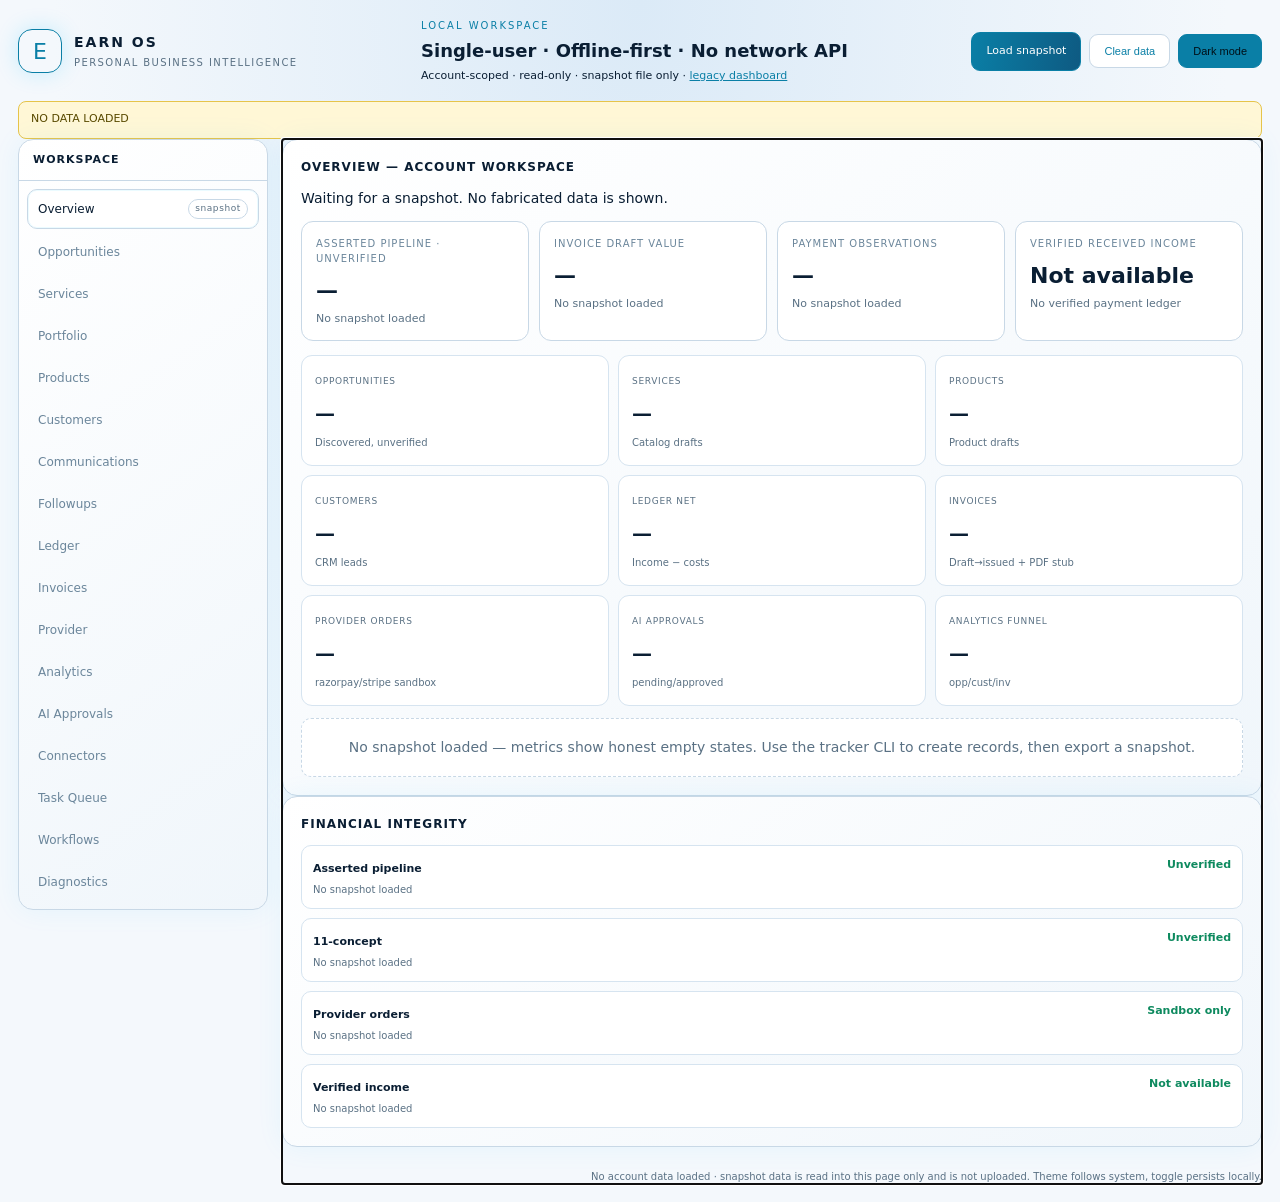
==== commit 222903e5: "M14 frontend SPA v22 (vanilla hash router 17 views, dark/light responsive a11y, snapshot-only, no mo" ====
--- a/dashboard/index.html
+++ b/dashboard/index.html
@@ -3,11 +3,12 @@
 <head>
 <meta charset="utf-8">
 <meta name="viewport" content="width=device-width,initial-scale=1">
-<meta http-equiv="refresh" content="0; url=connected.html">
+<meta name="color-scheme" content="dark light">
 <title>Earn OS — Dashboard</title>
 </head>
 <body style="margin:0;background:#050a12;color:#e7f4ff;font:16px system-ui;padding:40px">
-<p>Opening the local connected dashboard…</p>
-<p><a href="connected.html" style="color:#14c9ff">Continue to Earn OS dashboard</a></p>
+<p>Opening the local workspace…</p>
+<p><a href="app.html" style="color:#14c9ff">Continue to Earn OS workspace (M14 SPA, 17 sections)</a> · <a href="connected.html" style="color:#14c9ff">Legacy connected dashboard</a></p>
+<script>location.replace("app.html")</script>
 </body>
 </html>
